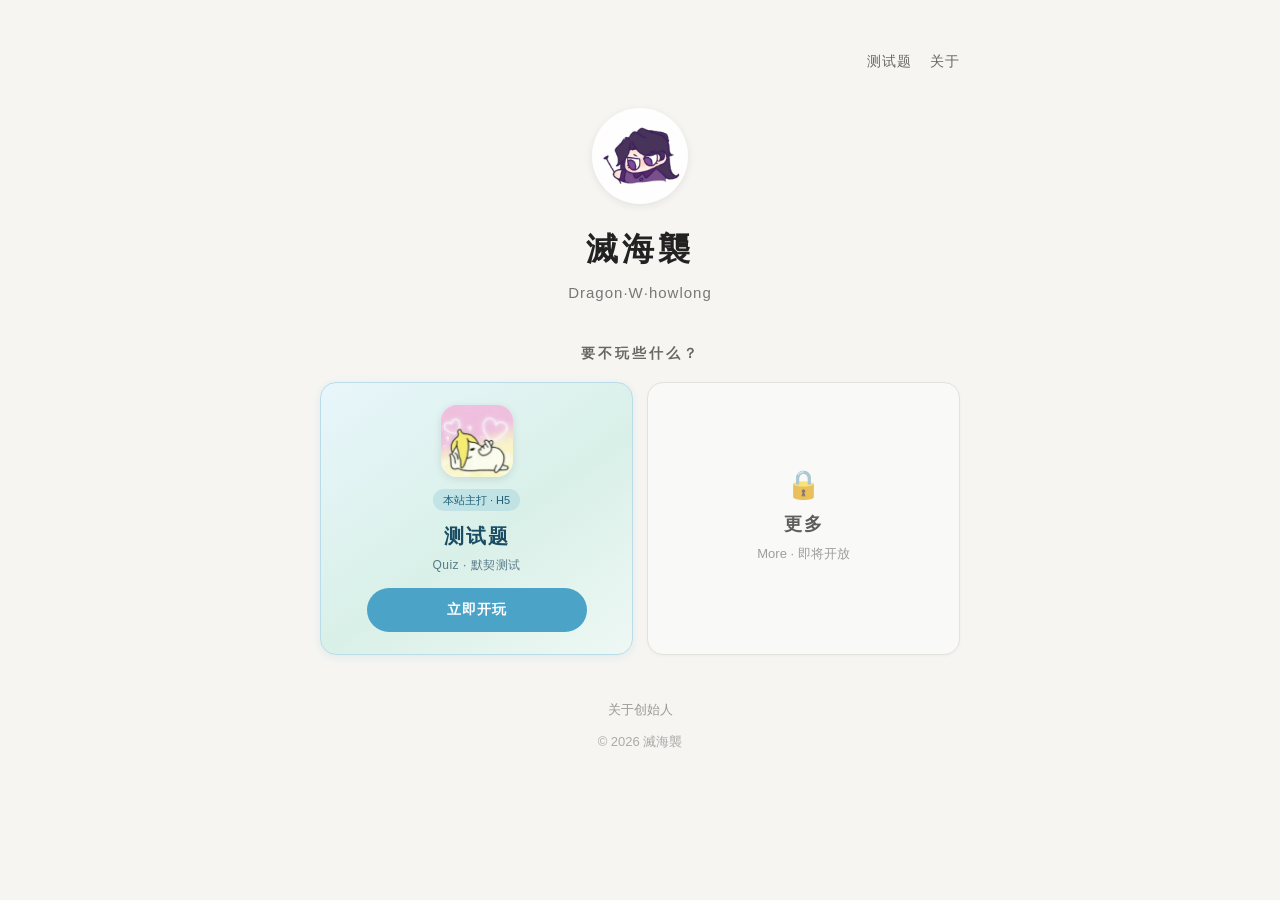
==== index.html @ cf5adcb2 "chore(home): Play 标题改为「要不玩些什么？」 并确保两格「测试题」+更多、about 无 QQ 邮箱已上线。" ====
<!DOCTYPE html>
<html lang="zh-CN">
<head>
<meta charset="UTF-8">
<meta name="viewport" content="width=device-width, initial-scale=1.0">
<title>滅海襲 · Dragon·W·howlong</title>
<style>
*{box-sizing:border-box;margin:0;padding:0}
body{font-family:-apple-system,"PingFang SC","Noto Sans SC","Microsoft YaHei",sans-serif;background:#f6f5f2;color:#222;line-height:1.7;min-height:100vh;display:flex;justify-content:center;padding:40px 20px 56px}
main{max-width:640px;width:100%}
.topnav{display:flex;justify-content:flex-end;gap:18px;margin-bottom:24px;font-size:14px}
.topnav a{color:#666;text-decoration:none;letter-spacing:1px;min-height:44px;display:inline-flex;align-items:center}
.topnav a:hover{color:#222}
header{text-align:center;margin-bottom:36px}
.avatar{width:96px;height:96px;border-radius:50%;object-fit:cover;display:block;margin:0 auto 18px;box-shadow:0 2px 8px rgba(0,0,0,.08)}
h1{font-size:32px;letter-spacing:4px;font-weight:700}
.en{color:#777;font-size:15px;letter-spacing:1px;margin-top:4px}
h2{font-size:14px;color:#666;font-weight:600;letter-spacing:3px;margin-bottom:16px;text-align:center}
.play-grid{display:grid;grid-template-columns:1fr;gap:14px}
@media(min-width:520px){.play-grid{grid-template-columns:1fr 1fr}}
.slot{border-radius:16px;padding:22px 18px;text-decoration:none;color:inherit;display:flex;flex-direction:column;align-items:center;text-align:center;min-height:168px;justify-content:center;transition:transform .2s,box-shadow .2s}
.slot-live{background:linear-gradient(145deg,#e8f6fb 0%,#d9f0e8 55%,#eef8f4 100%);border:1px solid #b9dce8;box-shadow:0 2px 8px rgba(75,163,199,.12)}
.slot-live:hover{transform:translateY(-2px);box-shadow:0 6px 16px rgba(75,163,199,.18)}
.slot-live .thumb{width:72px;height:72px;border-radius:16px;object-fit:cover;margin-bottom:12px;box-shadow:0 2px 8px rgba(0,0,0,.1)}
.slot-live .tag{display:inline-block;font-size:11px;color:#1f5f78;background:rgba(75,163,199,.18);padding:2px 10px;border-radius:999px;margin-bottom:8px}
.slot-live h3{font-size:20px;letter-spacing:2px;color:#1a4d63;margin-bottom:2px}
.slot-live .sub{font-size:12px;color:#5a7a88;letter-spacing:.5px;margin-bottom:12px}
.slot-live .cta{display:inline-flex;align-items:center;justify-content:center;min-height:44px;padding:0 22px;border-radius:999px;background:#4BA3C7;color:#fff;font-size:14px;font-weight:600;letter-spacing:1px;width:100%;max-width:220px}
.slot-more{background:#fafaf8;border:1px solid #e5e2da;box-shadow:0 1px 3px rgba(0,0,0,.04);opacity:.95}
.slot-more:hover{transform:translateY(-1px)}
.slot-more .icon{font-size:28px;margin-bottom:10px;line-height:1;opacity:.7}
.slot-more h3{font-size:18px;letter-spacing:2px;margin-bottom:4px;color:#555}
.slot-more p{font-size:13px;color:#999}
footer{text-align:center;color:#aaa;font-size:13px;margin-top:44px}
footer a{color:#999;text-decoration:none}
footer a:hover{color:#666}
</style>
</head>
<body>
<main>
<nav class="topnav" aria-label="站点导航">
  <a href="https://dragonhowlong.github.io/zhiji/">测试题</a>
  <a href="about.html">关于</a>
</nav>
<header>
  <img class="avatar" src="avatar.jpg" alt="滅海襲">
  <h1>滅海襲</h1>
  <div class="en">Dragon·W·howlong</div>
</header>
<section id="play">
  <h2>要不玩些什么？</h2>
  <div class="play-grid">
    <a class="slot slot-live" href="https://dragonhowlong.github.io/zhiji/">
      <img class="thumb" src="memes/m08.jpg" alt="测试题" onerror="this.style.display='none'">
      <span class="tag">本站主打 · H5</span>
      <h3>测试题</h3>
      <div class="sub">Quiz · 默契测试</div>
      <span class="cta">立即开玩</span>
    </a>
    <a class="slot slot-more" href="more.html">
      <div class="icon">🔒</div>
      <h3>更多</h3>
      <p>More · 即将开放</p>
    </a>
  </div>
</section>
<footer>
  <a href="about.html">关于创始人</a>
  <div style="margin-top:10px">© 2026 滅海襲</div>
</footer>
</main>
</body>
</html>
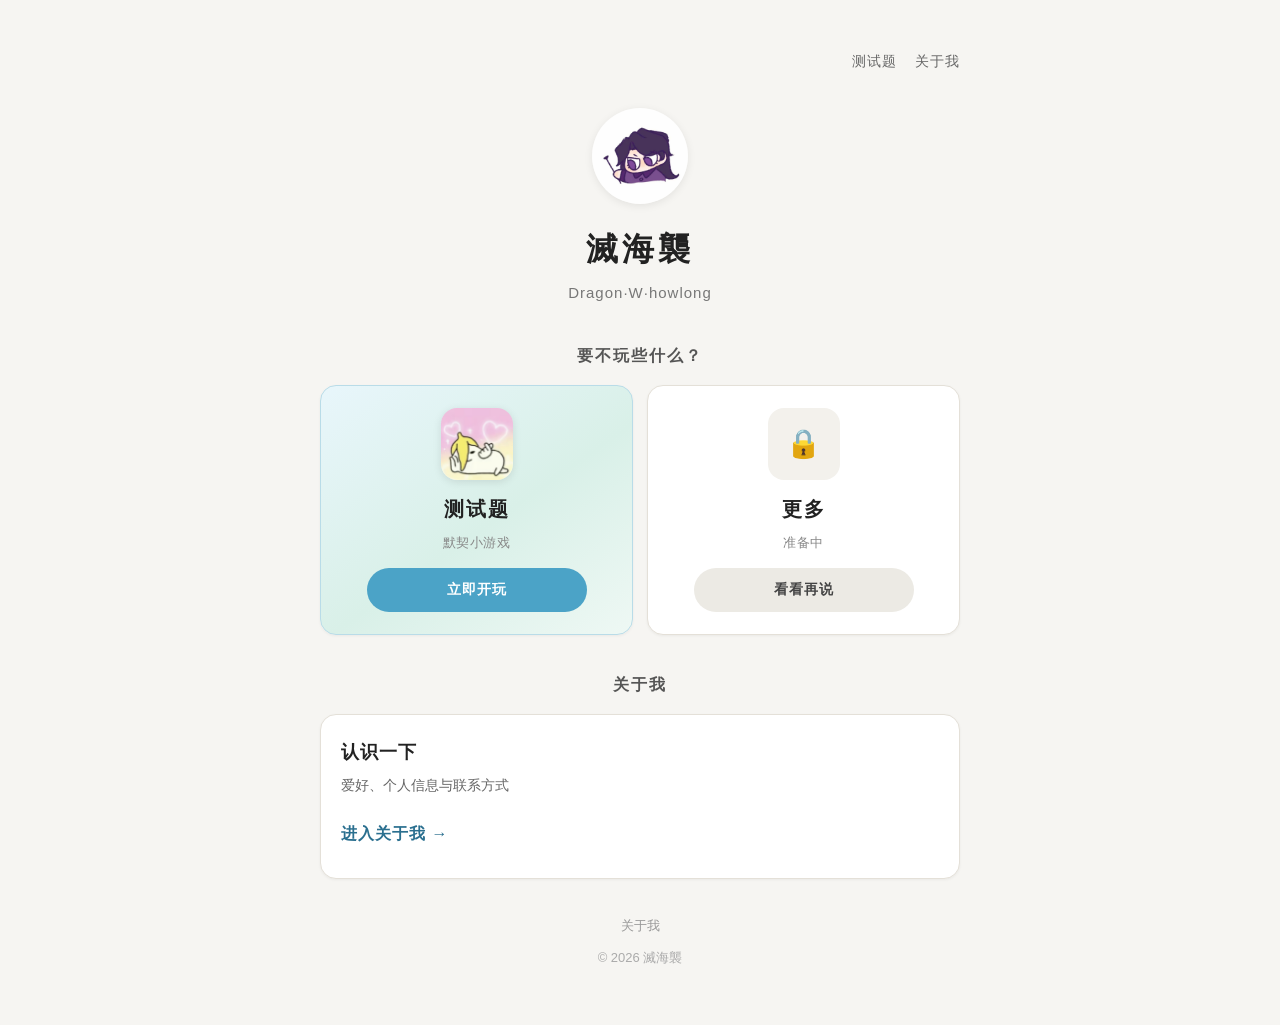
==== commit 38972acb: "fix(home): 同级玩乐双卡 +「关于我」板块 - Play 标题「要不玩些什么？」；测试题与更多同宽同高同级 - 「关于创始人」改为「关于我」，首页同级入口 - 联系仍无 QQ 邮箱" ====
--- a/index.html
+++ b/index.html
@@ -15,23 +15,26 @@
 .avatar{width:96px;height:96px;border-radius:50%;object-fit:cover;display:block;margin:0 auto 18px;box-shadow:0 2px 8px rgba(0,0,0,.08)}
 h1{font-size:32px;letter-spacing:4px;font-weight:700}
 .en{color:#777;font-size:15px;letter-spacing:1px;margin-top:4px}
-h2{font-size:14px;color:#666;font-weight:600;letter-spacing:3px;margin-bottom:16px;text-align:center}
+h2{font-size:16px;color:#555;font-weight:600;letter-spacing:2px;margin:0 0 16px;text-align:center}
+.section{margin-bottom:36px}
 .play-grid{display:grid;grid-template-columns:1fr;gap:14px}
 @media(min-width:520px){.play-grid{grid-template-columns:1fr 1fr}}
-.slot{border-radius:16px;padding:22px 18px;text-decoration:none;color:inherit;display:flex;flex-direction:column;align-items:center;text-align:center;min-height:168px;justify-content:center;transition:transform .2s,box-shadow .2s}
-.slot-live{background:linear-gradient(145deg,#e8f6fb 0%,#d9f0e8 55%,#eef8f4 100%);border:1px solid #b9dce8;box-shadow:0 2px 8px rgba(75,163,199,.12)}
-.slot-live:hover{transform:translateY(-2px);box-shadow:0 6px 16px rgba(75,163,199,.18)}
-.slot-live .thumb{width:72px;height:72px;border-radius:16px;object-fit:cover;margin-bottom:12px;box-shadow:0 2px 8px rgba(0,0,0,.1)}
-.slot-live .tag{display:inline-block;font-size:11px;color:#1f5f78;background:rgba(75,163,199,.18);padding:2px 10px;border-radius:999px;margin-bottom:8px}
-.slot-live h3{font-size:20px;letter-spacing:2px;color:#1a4d63;margin-bottom:2px}
-.slot-live .sub{font-size:12px;color:#5a7a88;letter-spacing:.5px;margin-bottom:12px}
-.slot-live .cta{display:inline-flex;align-items:center;justify-content:center;min-height:44px;padding:0 22px;border-radius:999px;background:#4BA3C7;color:#fff;font-size:14px;font-weight:600;letter-spacing:1px;width:100%;max-width:220px}
-.slot-more{background:#fafaf8;border:1px solid #e5e2da;box-shadow:0 1px 3px rgba(0,0,0,.04);opacity:.95}
-.slot-more:hover{transform:translateY(-1px)}
-.slot-more .icon{font-size:28px;margin-bottom:10px;line-height:1;opacity:.7}
-.slot-more h3{font-size:18px;letter-spacing:2px;margin-bottom:4px;color:#555}
-.slot-more p{font-size:13px;color:#999}
-footer{text-align:center;color:#aaa;font-size:13px;margin-top:44px}
+.slot{border-radius:16px;padding:22px 18px;text-decoration:none;color:inherit;display:flex;flex-direction:column;align-items:center;text-align:center;min-height:188px;justify-content:center;transition:transform .2s,box-shadow .2s;background:#fff;border:1px solid #e4e0d8;box-shadow:0 1px 3px rgba(0,0,0,.05)}
+.slot:hover{transform:translateY(-2px);box-shadow:0 6px 16px rgba(0,0,0,.08)}
+.slot .thumb,.slot .icon-box{width:72px;height:72px;border-radius:16px;margin-bottom:12px;display:flex;align-items:center;justify-content:center}
+.slot .thumb{object-fit:cover;box-shadow:0 2px 8px rgba(0,0,0,.1)}
+.slot .icon-box{background:#f3f1ec;font-size:28px}
+.slot h3{font-size:20px;letter-spacing:2px;color:#222;margin-bottom:6px;font-weight:650}
+.slot .sub{font-size:13px;color:#888;letter-spacing:.5px;margin-bottom:14px;min-height:1.2em}
+.slot .cta{display:inline-flex;align-items:center;justify-content:center;min-height:44px;padding:0 22px;border-radius:999px;font-size:14px;font-weight:600;letter-spacing:1px;width:100%;max-width:220px}
+.slot-live{border-color:#b9dce8;background:linear-gradient(145deg,#e8f6fb 0%,#d9f0e8 55%,#eef8f4 100%)}
+.slot-live .cta{background:#4BA3C7;color:#fff}
+.slot-more .cta{background:#eceae4;color:#444}
+.about-entry{display:block;text-decoration:none;color:inherit;background:#fff;border:1px solid #e4e0d8;border-radius:16px;padding:22px 20px;box-shadow:0 1px 3px rgba(0,0,0,.05);transition:transform .2s,box-shadow .2s}
+.about-entry:hover{transform:translateY(-2px);box-shadow:0 6px 16px rgba(0,0,0,.08)}
+.about-entry p{color:#666;font-size:14px;margin-top:6px}
+.about-entry .go{display:inline-flex;margin-top:14px;min-height:44px;align-items:center;color:#2a6f8f;font-weight:600;letter-spacing:1px}
+footer{text-align:center;color:#aaa;font-size:13px;margin-top:28px}
 footer a{color:#999;text-decoration:none}
 footer a:hover{color:#666}
 </style>
@@ -40,32 +43,40 @@
 <main>
 <nav class="topnav" aria-label="站点导航">
   <a href="https://dragonhowlong.github.io/zhiji/">测试题</a>
-  <a href="about.html">关于</a>
+  <a href="about.html">关于我</a>
 </nav>
 <header>
   <img class="avatar" src="avatar.jpg" alt="滅海襲">
   <h1>滅海襲</h1>
   <div class="en">Dragon·W·howlong</div>
 </header>
-<section id="play">
+<section class="section" id="play">
   <h2>要不玩些什么？</h2>
   <div class="play-grid">
     <a class="slot slot-live" href="https://dragonhowlong.github.io/zhiji/">
       <img class="thumb" src="memes/m08.jpg" alt="测试题" onerror="this.style.display='none'">
-      <span class="tag">本站主打 · H5</span>
       <h3>测试题</h3>
-      <div class="sub">Quiz · 默契测试</div>
+      <div class="sub">默契小游戏</div>
       <span class="cta">立即开玩</span>
     </a>
     <a class="slot slot-more" href="more.html">
-      <div class="icon">🔒</div>
+      <div class="icon-box" aria-hidden="true">🔒</div>
       <h3>更多</h3>
-      <p>More · 即将开放</p>
+      <div class="sub">准备中</div>
+      <span class="cta">看看再说</span>
     </a>
   </div>
 </section>
+<section class="section" id="about">
+  <h2>关于我</h2>
+  <a class="about-entry" href="about.html">
+    <strong style="font-size:18px;letter-spacing:1px">认识一下</strong>
+    <p>爱好、个人信息与联系方式</p>
+    <span class="go">进入关于我 →</span>
+  </a>
+</section>
 <footer>
-  <a href="about.html">关于创始人</a>
+  <a href="about.html">关于我</a>
   <div style="margin-top:10px">© 2026 滅海襲</div>
 </footer>
 </main>
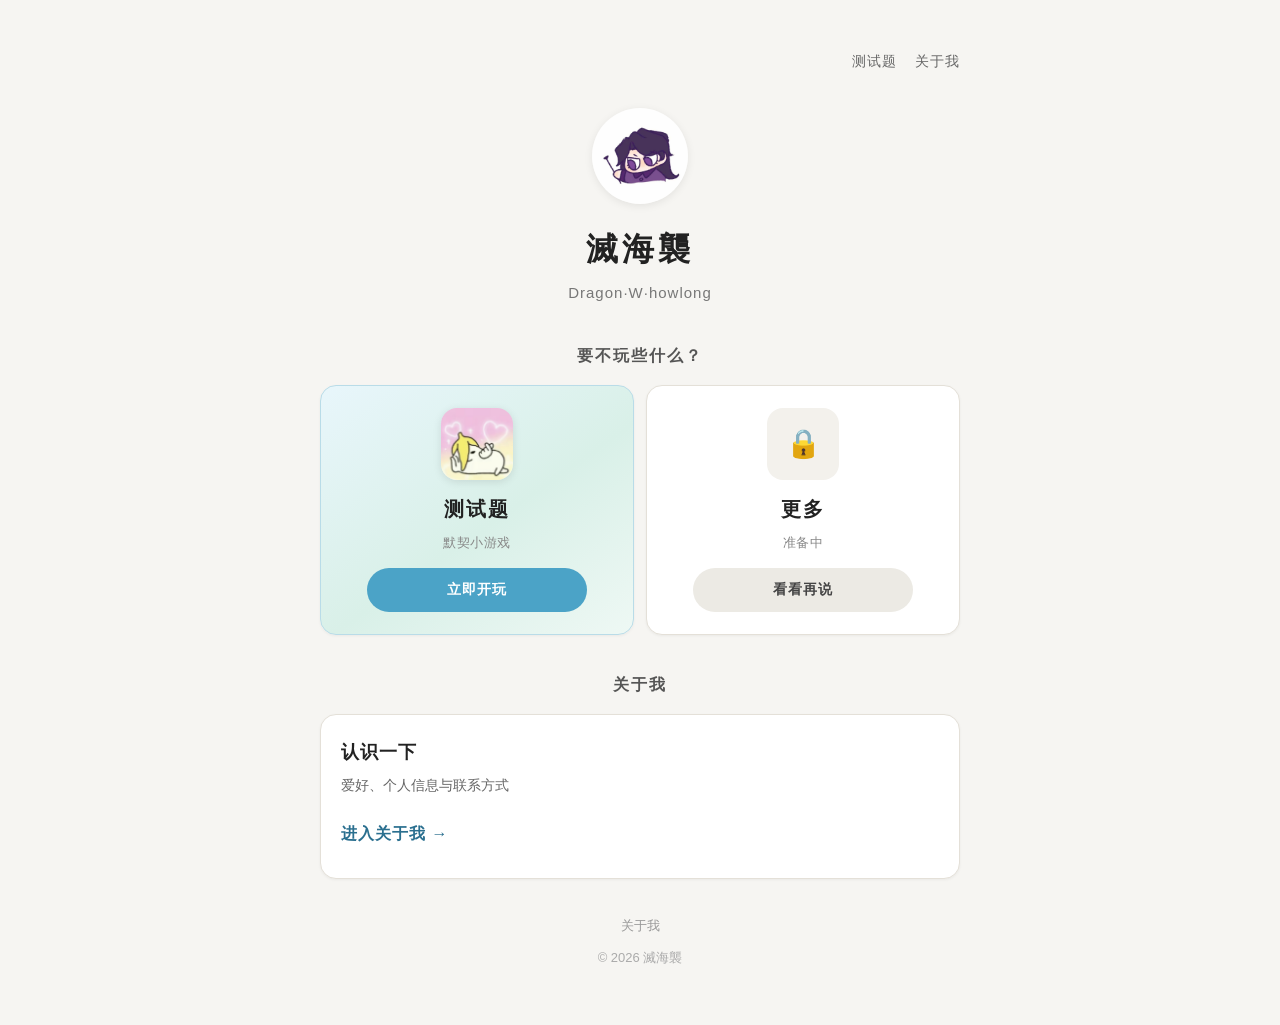
==== commit bacadb92: "feat(zhiji): 回总站入口；首页双卡强制同排 - /zhiji/ 固定「← 回总站」链到 dragonhowlong.github.io - 玩乐区两卡始终 1fr 1fr 同级并列" ====
--- a/index.html
+++ b/index.html
@@ -17,8 +17,7 @@
 .en{color:#777;font-size:15px;letter-spacing:1px;margin-top:4px}
 h2{font-size:16px;color:#555;font-weight:600;letter-spacing:2px;margin:0 0 16px;text-align:center}
 .section{margin-bottom:36px}
-.play-grid{display:grid;grid-template-columns:1fr;gap:14px}
-@media(min-width:520px){.play-grid{grid-template-columns:1fr 1fr}}
+.play-grid{display:grid;grid-template-columns:1fr 1fr;gap:12px}
 .slot{border-radius:16px;padding:22px 18px;text-decoration:none;color:inherit;display:flex;flex-direction:column;align-items:center;text-align:center;min-height:188px;justify-content:center;transition:transform .2s,box-shadow .2s;background:#fff;border:1px solid #e4e0d8;box-shadow:0 1px 3px rgba(0,0,0,.05)}
 .slot:hover{transform:translateY(-2px);box-shadow:0 6px 16px rgba(0,0,0,.08)}
 .slot .thumb,.slot .icon-box{width:72px;height:72px;border-radius:16px;margin-bottom:12px;display:flex;align-items:center;justify-content:center}
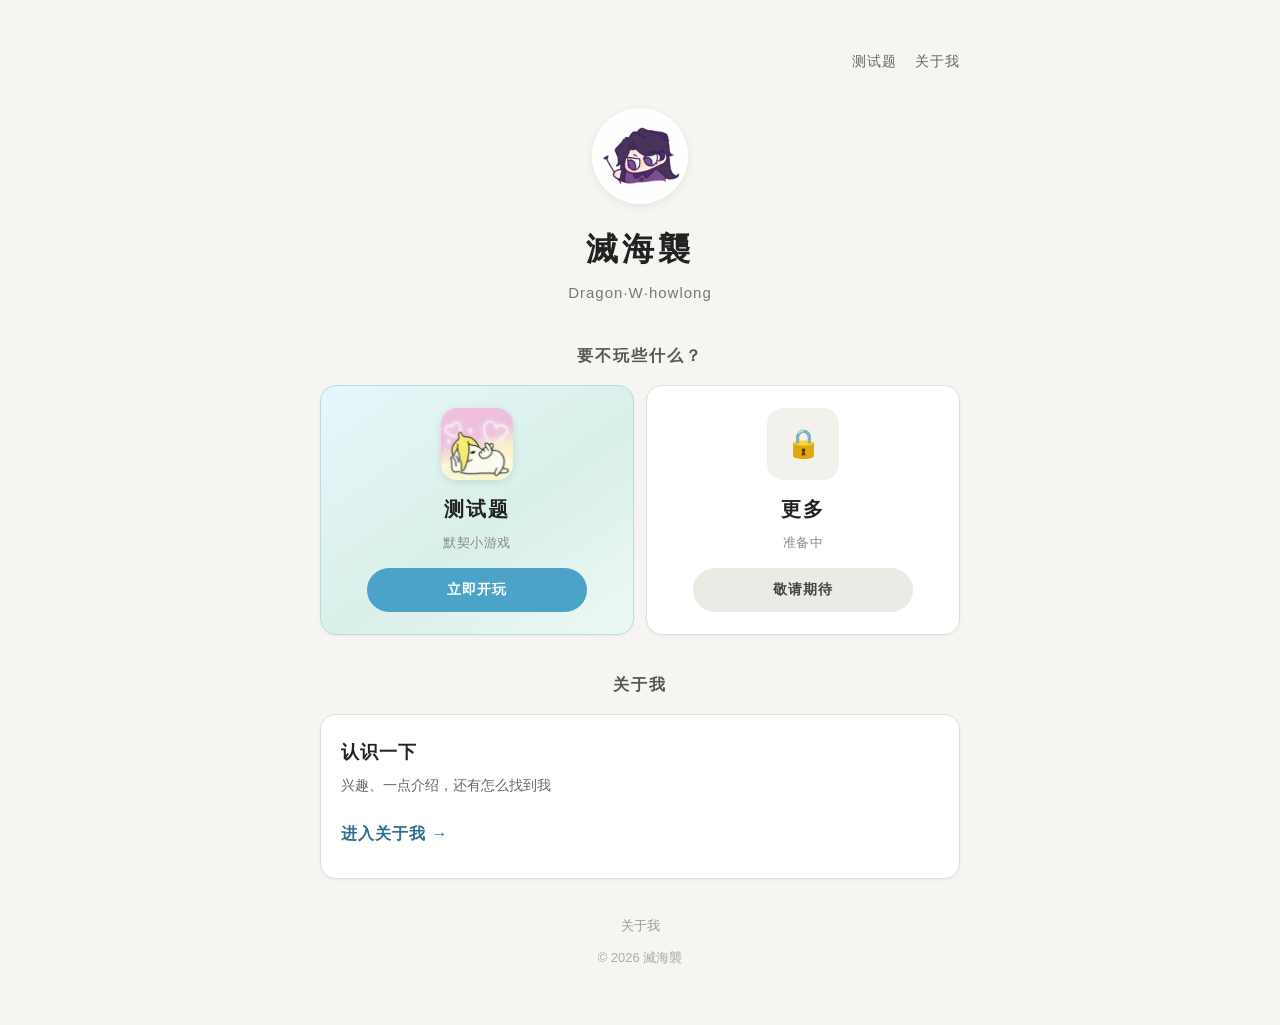
==== commit 7da2f8cc: "fix(about): 定稿引导 14px；首页文案小调 联系引导保持「有同好的话，加个好友慢慢聊。」；更多 CTA「敬请期待」。" ====
--- a/index.html
+++ b/index.html
@@ -62,7 +62,7 @@
       <div class="icon-box" aria-hidden="true">🔒</div>
       <h3>更多</h3>
       <div class="sub">准备中</div>
-      <span class="cta">看看再说</span>
+      <span class="cta">敬请期待</span>
     </a>
   </div>
 </section>
@@ -70,7 +70,7 @@
   <h2>关于我</h2>
   <a class="about-entry" href="about.html">
     <strong style="font-size:18px;letter-spacing:1px">认识一下</strong>
-    <p>爱好、个人信息与联系方式</p>
+    <p>兴趣、一点介绍，还有怎么找到我</p>
     <span class="go">进入关于我 →</span>
   </a>
 </section>
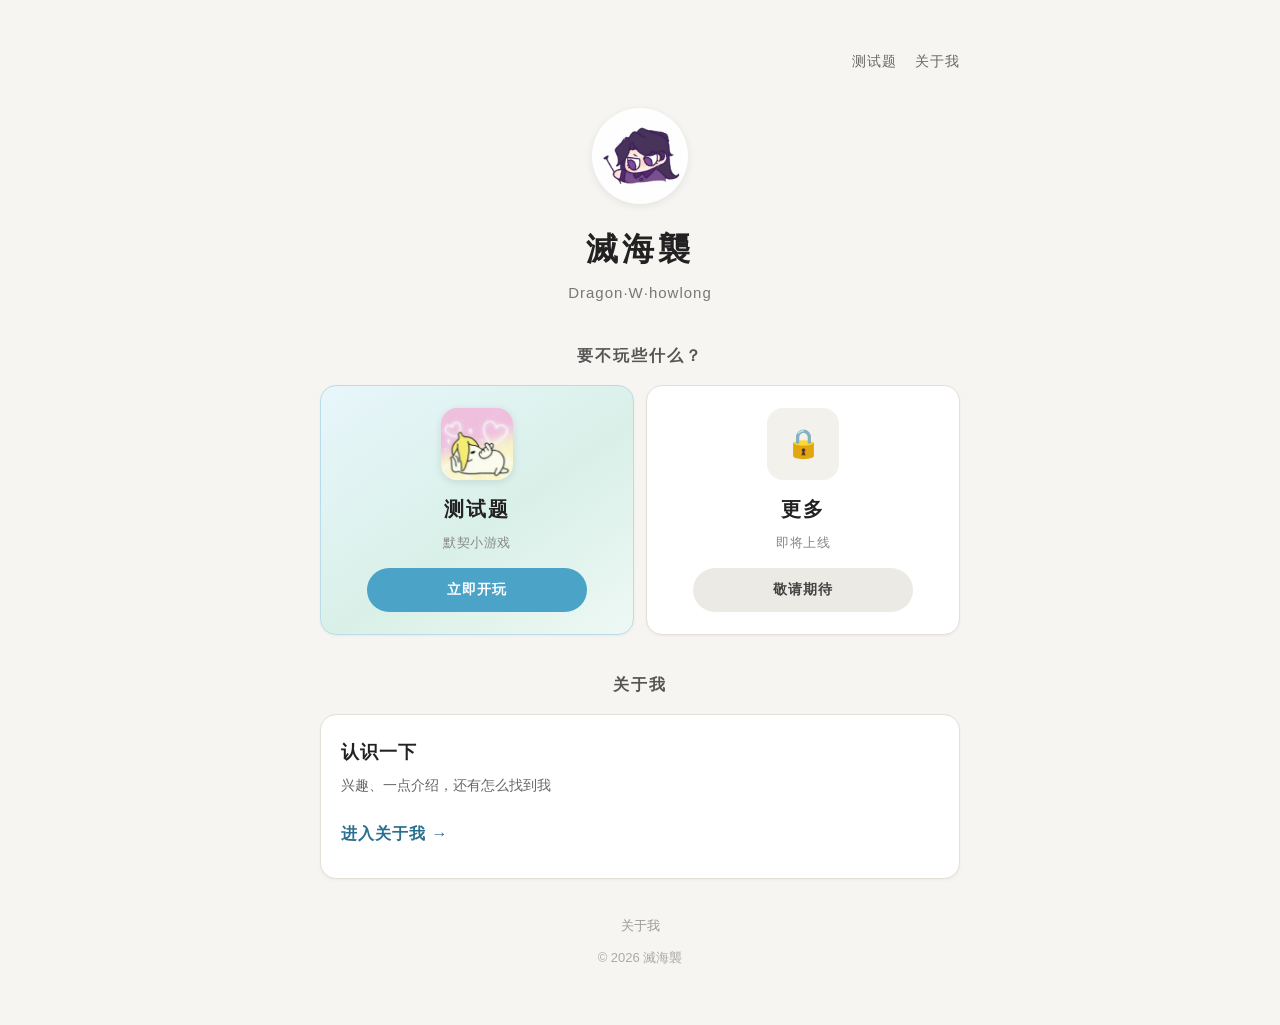
==== commit 8ad86fdd: "zhiji: P4 首屏/P3 结果页/结果分享卡/放开再挑战/默认 ?q= 链接/移除前端 DEV_TOKEN；首页文案占位" ====
--- a/index.html
+++ b/index.html
@@ -33,6 +33,10 @@
 .about-entry:hover{transform:translateY(-2px);box-shadow:0 6px 16px rgba(0,0,0,.08)}
 .about-entry p{color:#666;font-size:14px;margin-top:6px}
 .about-entry .go{display:inline-flex;margin-top:14px;min-height:44px;align-items:center;color:#2a6f8f;font-weight:600;letter-spacing:1px}
+.copy-slot:empty{display:none}
+.tagline{color:#666;font-size:14px;margin-top:10px;letter-spacing:.5px}
+.play-lead{text-align:center;color:#777;font-size:14px;margin:-8px 0 14px}
+@media (max-width:430px){body{padding:24px 16px 40px}.play-grid{gap:10px}.slot{padding:18px 12px;min-height:176px}.slot h3{font-size:18px}}
 footer{text-align:center;color:#aaa;font-size:13px;margin-top:28px}
 footer a{color:#999;text-decoration:none}
 footer a:hover{color:#666}
@@ -48,20 +52,26 @@
   <img class="avatar" src="avatar.jpg" alt="滅海襲">
   <h1>滅海襲</h1>
   <div class="en">Dragon·W·howlong</div>
+  <!-- 文案位：网站定位一句（待 Bot小艺 定稿） -->
+  <p class="tagline copy-slot" data-copy="hub-tagline"></p>
 </header>
 <section class="section" id="play">
   <h2>要不玩些什么？</h2>
+  <!-- 文案位：「要不玩些什么？」定位一句（待定稿） -->
+  <p class="play-lead copy-slot" data-copy="play-lead"></p>
   <div class="play-grid">
     <a class="slot slot-live" href="https://dragonhowlong.github.io/zhiji/">
       <img class="thumb" src="memes/m08.jpg" alt="测试题" onerror="this.style.display='none'">
       <h3>测试题</h3>
       <div class="sub">默契小游戏</div>
+      <!-- 文案位：和朋友一起玩的默契测试 · 玩法收益一句（待定稿） -->
+      <div class="sub copy-slot" data-copy="zhiji-desc"></div>
       <span class="cta">立即开玩</span>
     </a>
     <a class="slot slot-more" href="more.html">
       <div class="icon-box" aria-hidden="true">🔒</div>
       <h3>更多</h3>
-      <div class="sub">准备中</div>
+      <div class="sub">即将上线</div>
       <span class="cta">敬请期待</span>
     </a>
   </div>
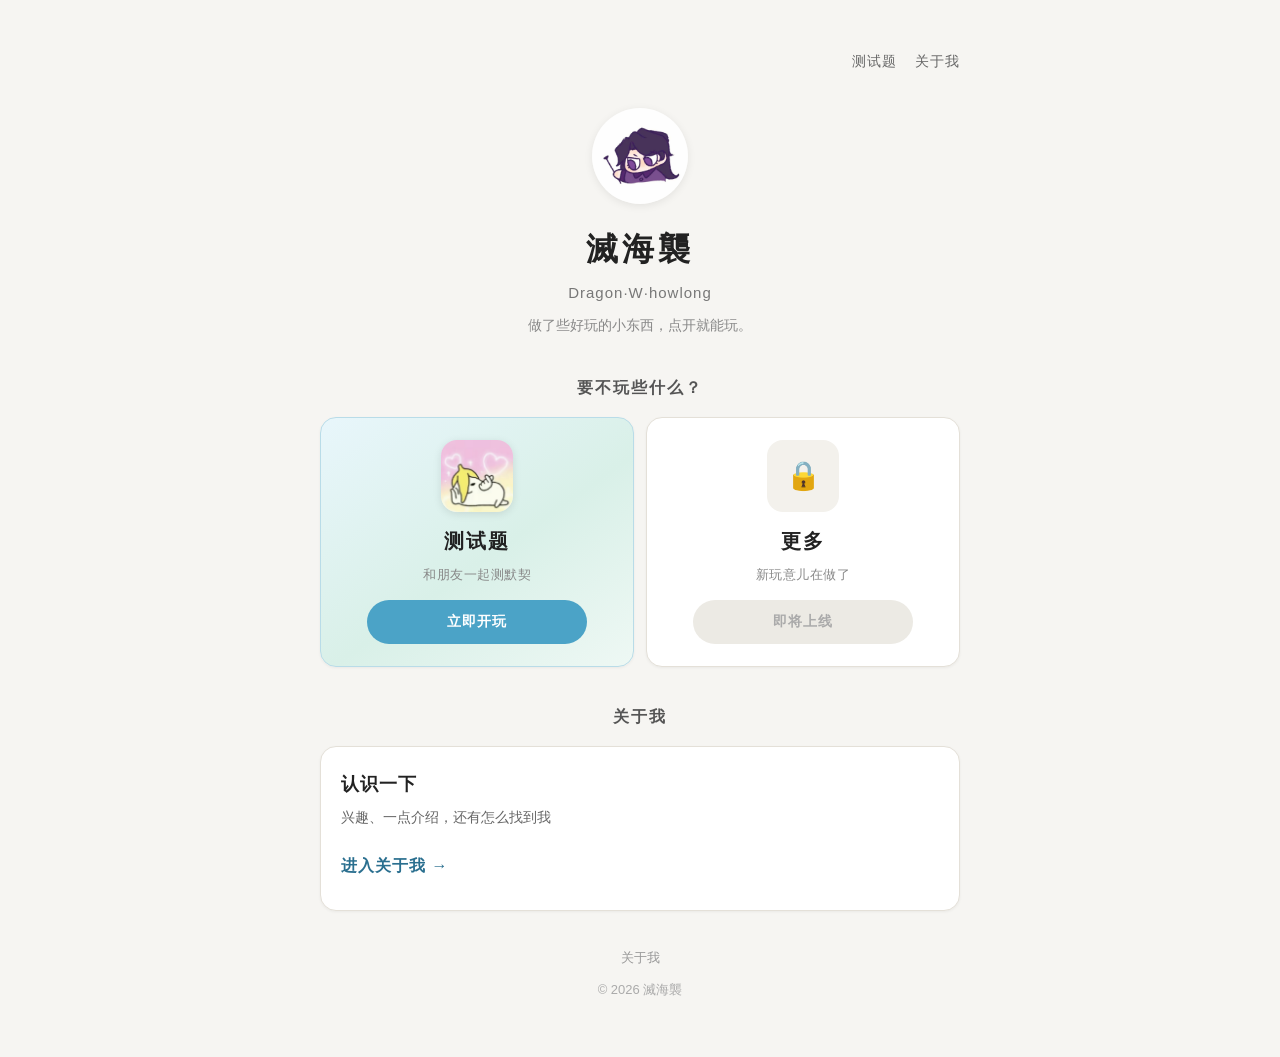
==== commit 394381bf: "hub/about: 填入定稿文案；更多卡改为不可点的即将上线" ====
--- a/index.html
+++ b/index.html
@@ -28,13 +28,16 @@
 .slot .cta{display:inline-flex;align-items:center;justify-content:center;min-height:44px;padding:0 22px;border-radius:999px;font-size:14px;font-weight:600;letter-spacing:1px;width:100%;max-width:220px}
 .slot-live{border-color:#b9dce8;background:linear-gradient(145deg,#e8f6fb 0%,#d9f0e8 55%,#eef8f4 100%)}
 .slot-live .cta{background:#4BA3C7;color:#fff}
-.slot-more .cta{background:#eceae4;color:#444}
+.slot-more{cursor:default}
+.slot-more:hover{transform:none;box-shadow:0 1px 3px rgba(0,0,0,.05)}
+.slot-more .cta{background:#eceae4;color:#aaa;cursor:not-allowed;pointer-events:none}
+.play-grid{align-items:stretch}.play-grid .slot{height:100%}
 .about-entry{display:block;text-decoration:none;color:inherit;background:#fff;border:1px solid #e4e0d8;border-radius:16px;padding:22px 20px;box-shadow:0 1px 3px rgba(0,0,0,.05);transition:transform .2s,box-shadow .2s}
 .about-entry:hover{transform:translateY(-2px);box-shadow:0 6px 16px rgba(0,0,0,.08)}
 .about-entry p{color:#666;font-size:14px;margin-top:6px}
 .about-entry .go{display:inline-flex;margin-top:14px;min-height:44px;align-items:center;color:#2a6f8f;font-weight:600;letter-spacing:1px}
 .copy-slot:empty{display:none}
-.tagline{color:#666;font-size:14px;margin-top:10px;letter-spacing:.5px}
+.tagline{color:#888;font-size:14px;margin-top:8px;text-align:center}
 .play-lead{text-align:center;color:#777;font-size:14px;margin:-8px 0 14px}
 @media (max-width:430px){body{padding:24px 16px 40px}.play-grid{gap:10px}.slot{padding:18px 12px;min-height:176px}.slot h3{font-size:18px}}
 footer{text-align:center;color:#aaa;font-size:13px;margin-top:28px}
@@ -52,28 +55,23 @@
   <img class="avatar" src="avatar.jpg" alt="滅海襲">
   <h1>滅海襲</h1>
   <div class="en">Dragon·W·howlong</div>
-  <!-- 文案位：网站定位一句（待 Bot小艺 定稿） -->
-  <p class="tagline copy-slot" data-copy="hub-tagline"></p>
+  <p class="tagline">做了些好玩的小东西，点开就能玩。</p>
 </header>
 <section class="section" id="play">
   <h2>要不玩些什么？</h2>
-  <!-- 文案位：「要不玩些什么？」定位一句（待定稿） -->
-  <p class="play-lead copy-slot" data-copy="play-lead"></p>
   <div class="play-grid">
     <a class="slot slot-live" href="https://dragonhowlong.github.io/zhiji/">
       <img class="thumb" src="memes/m08.jpg" alt="测试题" onerror="this.style.display='none'">
       <h3>测试题</h3>
-      <div class="sub">默契小游戏</div>
-      <!-- 文案位：和朋友一起玩的默契测试 · 玩法收益一句（待定稿） -->
-      <div class="sub copy-slot" data-copy="zhiji-desc"></div>
+      <div class="sub">和朋友一起测默契</div>
       <span class="cta">立即开玩</span>
     </a>
-    <a class="slot slot-more" href="more.html">
+    <div class="slot slot-more" aria-disabled="true">
       <div class="icon-box" aria-hidden="true">🔒</div>
       <h3>更多</h3>
-      <div class="sub">即将上线</div>
-      <span class="cta">敬请期待</span>
-    </a>
+      <div class="sub">新玩意儿在做了</div>
+      <span class="cta" aria-disabled="true">即将上线</span>
+    </div>
   </div>
 </section>
 <section class="section" id="about">
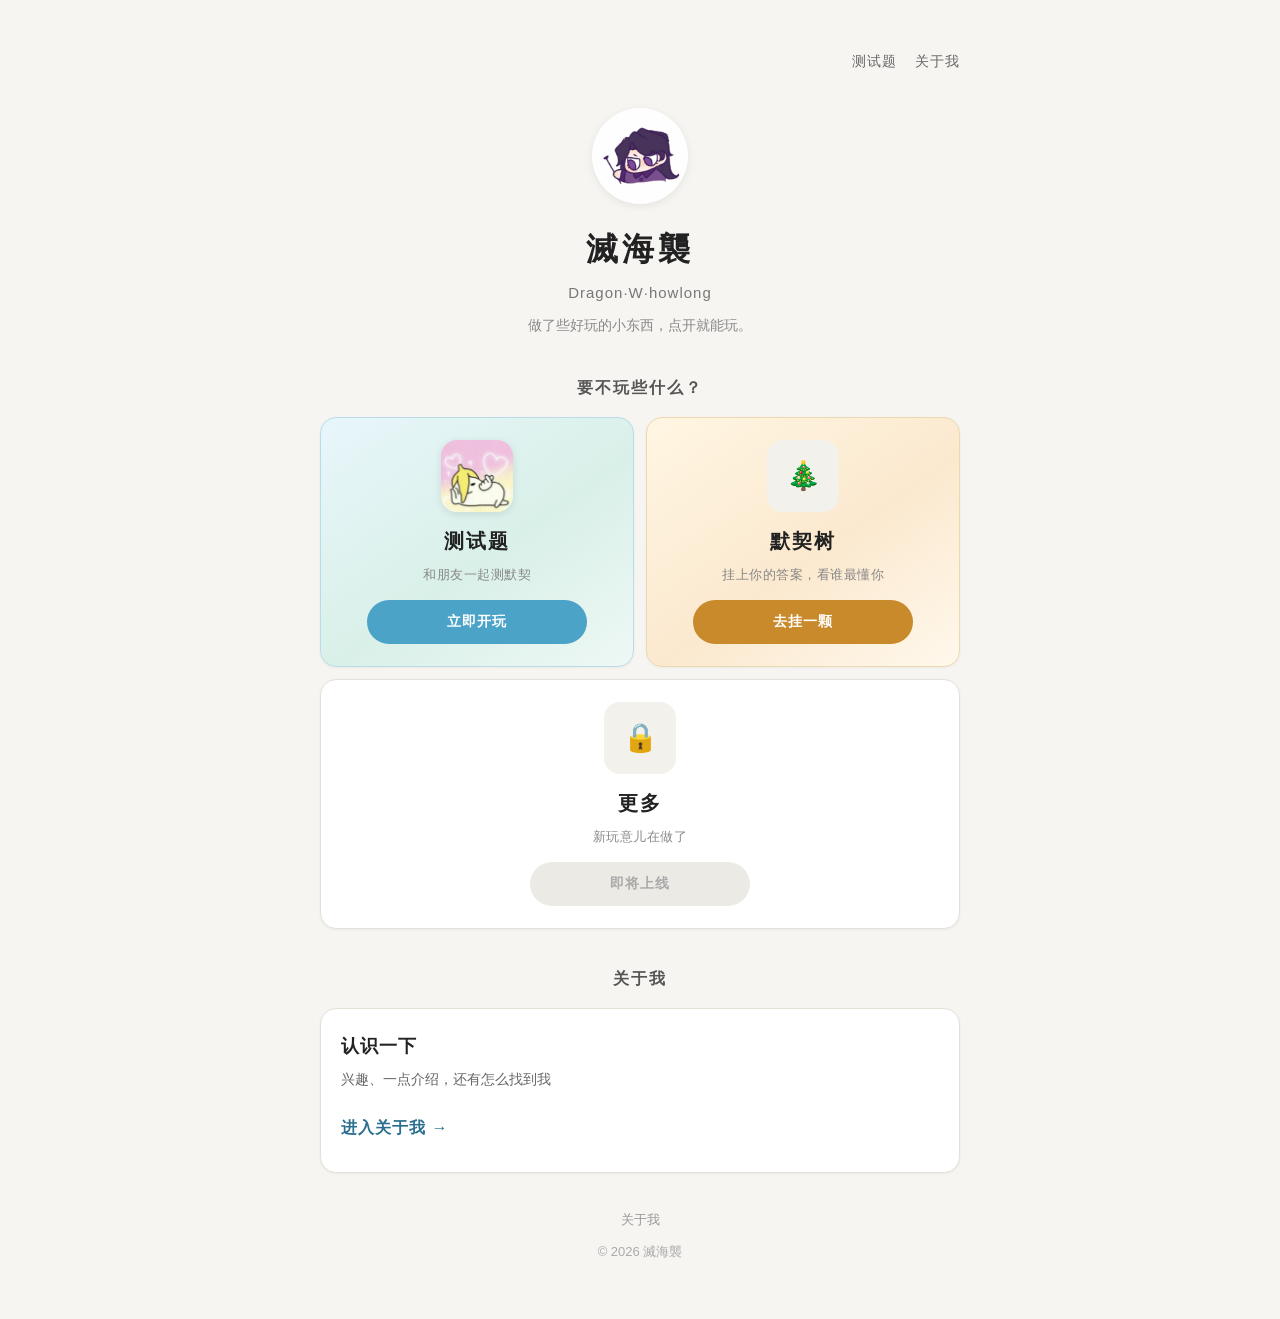
==== commit 005b81f6: "Homepage: add 默契树 entry in Play section" ====
--- a/index.html
+++ b/index.html
@@ -38,6 +38,7 @@
 .about-entry .go{display:inline-flex;margin-top:14px;min-height:44px;align-items:center;color:#2a6f8f;font-weight:600;letter-spacing:1px}
 .copy-slot:empty{display:none}
 .tagline{color:#888;font-size:14px;margin-top:8px;text-align:center}
+.slot-tree{border-color:#ecd9b0;background:linear-gradient(145deg,#fff6e3 0%,#fbe9cf 55%,#fff8ec 100%)}.slot-tree .cta{background:#c98a2b;color:#fff}.play-grid .slot-more{grid-column:1/-1;min-height:auto}
 .play-lead{text-align:center;color:#777;font-size:14px;margin:-8px 0 14px}
 @media (max-width:430px){body{padding:24px 16px 40px}.play-grid{gap:10px}.slot{padding:18px 12px;min-height:176px}.slot h3{font-size:18px}}
 footer{text-align:center;color:#aaa;font-size:13px;margin-top:28px}
@@ -66,6 +67,12 @@
       <div class="sub">和朋友一起测默契</div>
       <span class="cta">立即开玩</span>
     </a>
+    <a class="slot slot-live slot-tree" href="https://dragonhowlong.github.io/moqishu/">
+      <div class="icon-box" aria-hidden="true">🎄</div>
+      <h3>默契树</h3>
+      <div class="sub">挂上你的答案，看谁最懂你</div>
+      <span class="cta">去挂一颗</span>
+    </a>
     <div class="slot slot-more" aria-disabled="true">
       <div class="icon-box" aria-hidden="true">🔒</div>
       <h3>更多</h3>
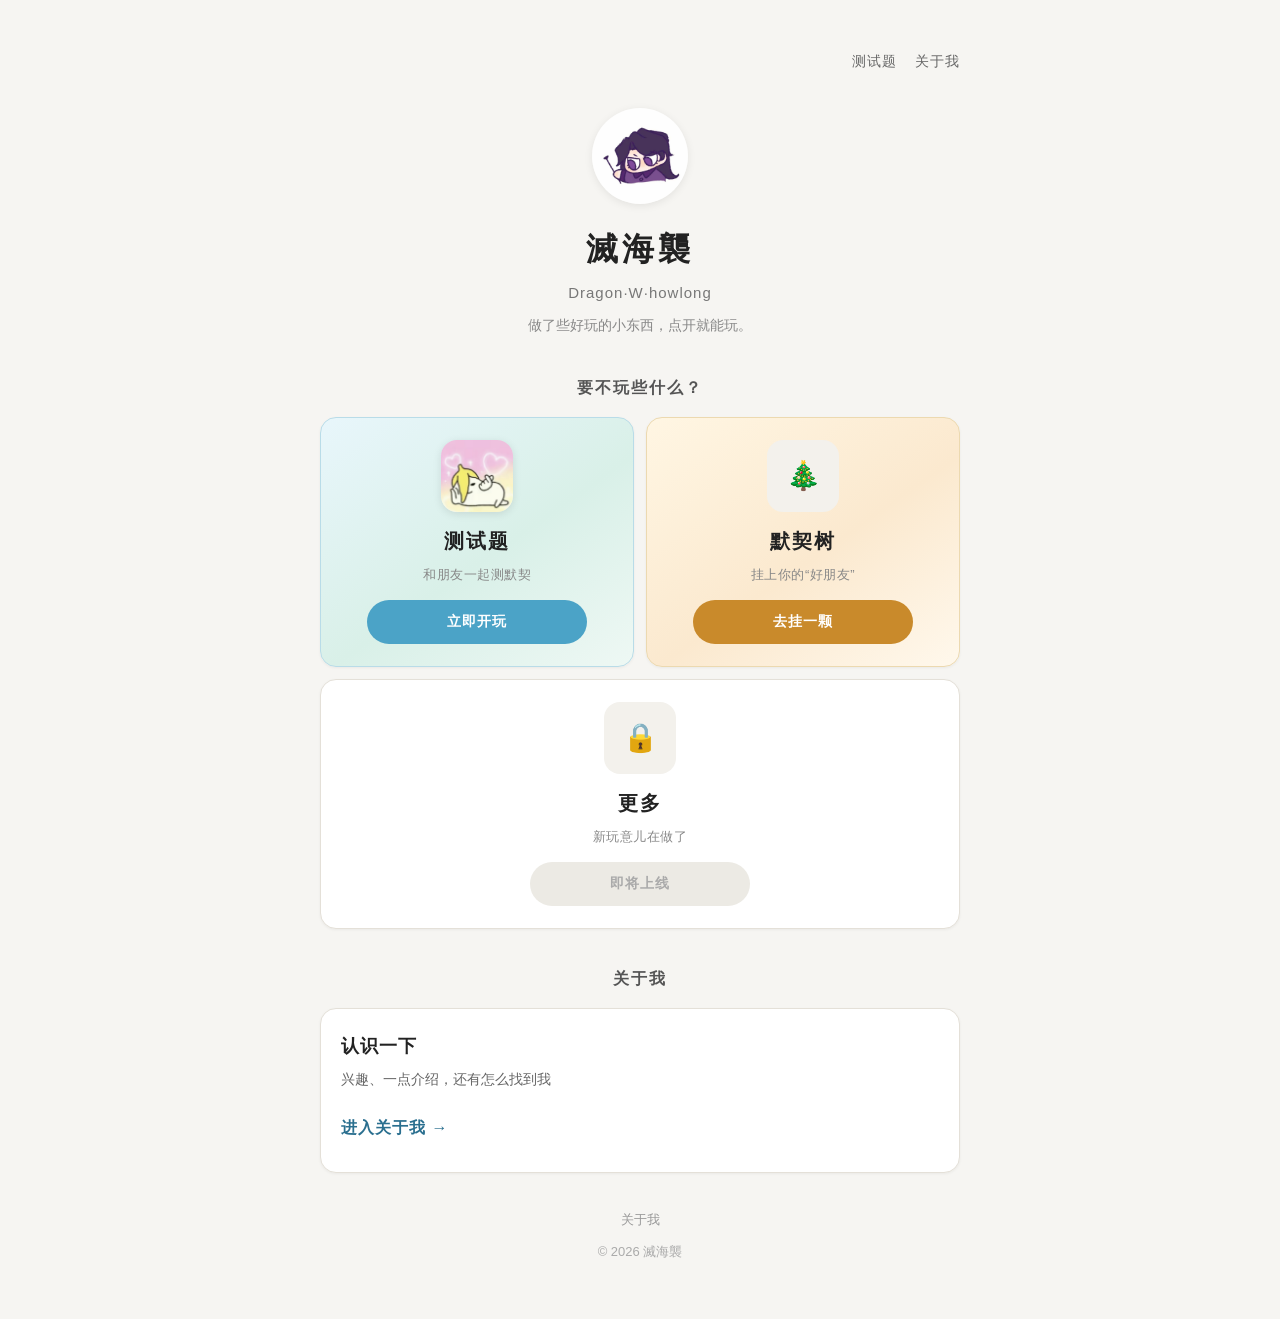
==== commit 0164e2cb: "Homepage: shorten 默契树 subtitle to one line on phones" ====
--- a/index.html
+++ b/index.html
@@ -70,7 +70,7 @@
     <a class="slot slot-live slot-tree" href="https://dragonhowlong.github.io/moqishu/">
       <div class="icon-box" aria-hidden="true">🎄</div>
       <h3>默契树</h3>
-      <div class="sub">挂上你的答案，看谁最懂你</div>
+      <div class="sub">挂上你的“好朋友”</div>
       <span class="cta">去挂一颗</span>
     </a>
     <div class="slot slot-more" aria-disabled="true">
